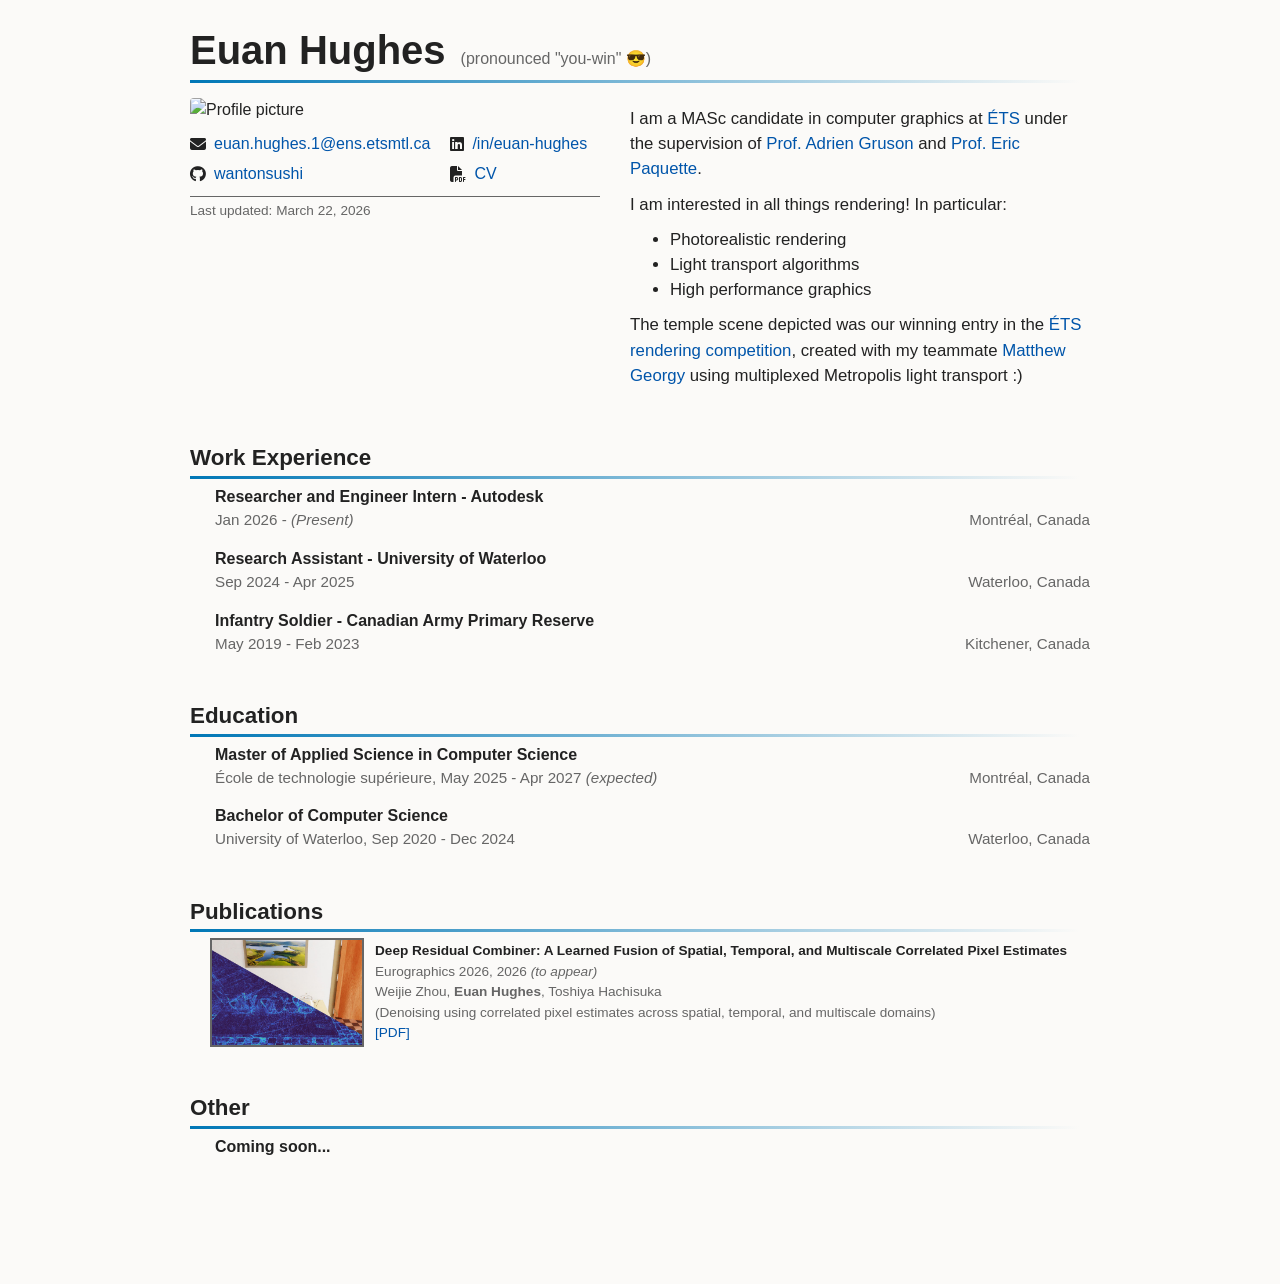
==== index.html @ c09fc8aa "Add favicon" ====
<!DOCTYPE html>
<html lang="en">
<head>
    <meta charset="UTF-8">
    <meta name="viewport" content="width=device-width, initial-scale=1.0">
    <title>Euan Hughes</title>
    <meta name="description" content="Euan Hughes — MASc candidate Computer Graphics. A rendering guy :)">
    <meta name="robots" content="index, follow">
    <link rel="canonical" href="https://wantonsushi.github.io/">
    <link rel="icon" type="image/png" href="assets/images/pfp.png">
    <link rel="apple-touch-icon" href="assets/images/pfp.png">
    <link rel="stylesheet" href="assets/fontawesome/css/all.min.css">
    <link rel="stylesheet" href="style.css">
    <script type="application/ld+json">
    {
        "@context": "https://schema.org",
        "@type": "Person",
        "name": "Euan Hughes",
        "url": "https://wantonsushi.github.io",
        "sameAs": [
            "https://github.com/wantonsushi",
            "https://www.linkedin.com/in/euan-hughes"
        ]
    }
    </script>
</head>
<body>
<div class="container">

    <!-- ================================================================================================ -->
    <!-- Header -->
    <!-- ================================================================================================ -->
    <div class="header">
        <div class="name">Euan Hughes</div>
        <div class="pronunciation">(pronounced "you-win" 😎)</div>
    </div>

    <!-- ================================================================================================ -->
    <!-- Intro -->
    <!-- ================================================================================================ -->
    <div class="intro-wrapper">
        <div class="intro">
            <div class="intro-left">
                <img src="assets/images/rendering_competition.png" alt="Profile picture" class="profile-pic">
                <div class="contact-grid">
                    <div class="contact-item">
                        <i class="fa-solid fa-envelope"></i>
                        <a href="mailto:euan.hughes.1@ens.etsmtl.ca" target="_blank" rel="noopener noreferrer">euan.hughes.1@ens.etsmtl.ca</a>
                    </div>
                    <div class="contact-item">
                        <i class="fa-brands fa-linkedin"></i>
                        <a href="https://linkedin.com/in/euan-hughes" target="_blank" rel="noopener noreferrer">/in/euan-hughes</a>
                    </div>
                    <div class="contact-item">
                        <i class="fa-brands fa-github"></i>
                        <a href="https://github.com/wantonsushi" target="_blank" rel="noopener noreferrer">wantonsushi</a>
                    </div>
                    <div class="contact-item">
                        <i class="fa-solid fa-file-pdf"></i>
                        <a href="assets/CV.pdf" target="_blank" rel="noopener noreferrer">CV</a>
                    </div>
                </div>
                <div class="contact-divider"></div>
                <div class="last-updated">Last updated: March 22, 2026</div>
            </div>

            <div class="bio">
                <p>I am a MASc candidate in computer graphics at <a href="https://www.etsmtl.ca/" target="_blank" rel="noopener noreferrer">ÉTS</a> under the supervision of <a href="https://profs.etsmtl.ca/agruson/" target="_blank" rel="noopener noreferrer">Prof. Adrien Gruson</a> and <a href="https://profs.etsmtl.ca/epaquette/index_english.html" target="_blank" rel="noopener noreferrer">Prof. Eric Paquette</a>.</p>
                <p>I am interested in all things rendering! In particular:</p>
                <ul>
                    <li>Photorealistic rendering</li>
                    <li>Light transport algorithms</li>
                    <li>High performance graphics</li>
                </ul>
                <p>The temple scene depicted was our winning entry in the <a href="https://profs.etsmtl.ca/agruson/competition/2025/" target="_blank" rel="noopener noreferrer">ÉTS rendering competition</a>, created with my teammate <a href="https://www.linkedin.com/in/mgeorgy61/" target="_blank" rel="noopener noreferrer">Matthew Georgy</a> using multiplexed Metropolis light transport :)</p>
            </div>
        </div>
    </div>

    <!-- ================================================================================================ -->
    <!-- Work Experience -->
    <!-- ================================================================================================ -->
    <section>
        <h2>Work Experience</h2>
        <div class="item">
            <div class="item-title">Researcher and Engineer Intern - Autodesk</div>
            <div class="item-meta"><span class="item-dates">Jan 2026 - <em>(Present)</em></span><span class="item-location">Montréal, Canada</span></div>
        </div>
        <div class="item">
            <div class="item-title">Research Assistant - University of Waterloo</div>
            <div class="item-meta"><span class="item-dates">Sep 2024 - Apr 2025</span><span class="item-location">Waterloo, Canada</span></div>
        </div>
        <div class="item">
            <div class="item-title">Infantry Soldier - Canadian Army Primary Reserve</div>
            <div class="item-meta"><span class="item-dates">May 2019 - Feb 2023</span><span class="item-location">Kitchener, Canada</span></div>
        </div>
    </section>

    <!-- ================================================================================================ -->
    <!-- Education -->
    <!-- ================================================================================================ -->
    <section>
        <h2>Education</h2>
        <div class="item education-item">
            <div class="item-title">Master of Applied Science in Computer Science</div>
            <div class="item-meta"><span class="item-dates">École de technologie supérieure, May 2025 - Apr 2027 <em>(expected)</em></span><span class="item-location">Montréal, Canada</span></div>
        </div>
        <div class="item education-item">
            <div class="item-title">Bachelor of Computer Science</div>
            <div class="item-meta"><span class="item-dates">University of Waterloo, Sep 2020 - Dec 2024</span><span class="item-location">Waterloo, Canada</span></div>
         </div>
    </section>

    <!-- ================================================================================================ -->
    <!-- Very awesome papers -->
    <!-- ================================================================================================ -->
    <section>
        <h2>Publications</h2>
        <div class="pub">
            <img src="assets/publications/drc/drc_teaser.png">
            <div>
                <div class="pub-title">Deep Residual Combiner: A Learned Fusion of Spatial, Temporal, and Multiscale Correlated Pixel Estimates</div>
                <div class="pub-meta">Eurographics 2026, 2026 <em>(to appear)</em><br>Weijie Zhou, <strong>Euan Hughes</strong>, Toshiya Hachisuka</div>
                <div class="pub-desc">(Denoising using correlated pixel estimates across spatial, temporal, and multiscale domains)</div>
                <div class="pub-links"><a href="assets/publications/drc/DRC.pdf" target="_blank" rel="noopener noreferrer">[PDF]</a></div>
            </div>
        </div>

        <!-- Future... hopefully -->

        <!--
        <div class="pub">
            <img src="assets/publications/...">
            <div>
                <div class="pub-title">NAME</div>
                <div class="pub-meta">VENUE<br>AUTHORS</div>
                <div class="pub-desc">(placeholder description)</div>
                <div class="pub-links"><a href="#">[PDF]</a> · <a href="#">[Code]</a></div>
            </div>
        </div>
        -->
    </section>

    <!-- ================================================================================================ -->
    <!-- Other BS -->
    <!-- ================================================================================================ -->
    <section>
        <h2>Other</h2>

        <div class="other-group">
            <div class="other-label">Coming soon...</div>
        </div>

        <!-- Future... maybe -->

        <!--
        <div class="other-group">
            <div class="other-label">Services</div>
            ...
        </div>

        <div class="other-group">
            <div class="other-label">Teaching</div>
            ...
        </div>
        -->
    </section>

</div>
</body>
</html>
---- assets/fontawesome/css/all.min.css ----
/* Font Awesome 6.6.0 - subset: envelope, file-pdf, linkedin, github */

@font-face {
  font-family: "Font Awesome 6 Free";
  font-style: normal;
  font-weight: 900;
  font-display: swap;
  src: url("../webfonts/fa-solid-900.woff2") format("woff2"),
       url("../webfonts/fa-solid-900.ttf") format("truetype");
}

@font-face {
  font-family: "Font Awesome 6 Brands";
  font-style: normal;
  font-weight: 400;
  font-display: swap;
  src: url("../webfonts/fa-brands-400.woff2") format("woff2"),
       url("../webfonts/fa-brands-400.ttf") format("truetype");
}

.fa-solid, .fa-brands {
  -moz-osx-font-smoothing: grayscale;
  -webkit-font-smoothing: antialiased;
  display: inline-block;
  font-style: normal;
  font-variant: normal;
  line-height: 1;
  text-rendering: auto;
}

.fa-solid {
  font-family: "Font Awesome 6 Free";
  font-weight: 900;
}

.fa-brands {
  font-family: "Font Awesome 6 Brands";
  font-weight: 400;
}

.fa-envelope::before { content: "\f0e0"; }
.fa-file-pdf::before { content: "\f1c1"; }
.fa-linkedin::before { content: "\f08c"; }
.fa-github::before { content: "\f09b"; }
---- style.css ----
:root {
    --max-width: 900px;
    --text-color: #222;
    --muted-color: #666;
    --accent-color: #0077b6;
    --link-color: #0055aa;
    --section-line-height: 3px;
}

body {
    margin: 0;
    padding: 0;
    font-family: -apple-system, BlinkMacSystemFont, "Segoe UI", Roboto, Helvetica, Arial, sans-serif;
    color: var(--text-color);
    background: #fbfaf8;
    line-height: 1.5;
}

a { color: var(--link-color); text-decoration: none; }
a:hover { text-decoration: underline; }

.container {
    max-width: var(--max-width);
    margin: 20px auto;
    padding: 0 20px 80px;
}

/* Header */
.header { display: flex; align-items: baseline; gap: 15px; }
.name { font-size: 2.5rem; font-weight: 600; }
.pronunciation { font-size: 1rem; color: var(--muted-color); }

/* Intro */
.intro {
    display: grid;
    grid-template-columns: 410px 1fr;
    gap: 30px;
    margin-bottom: 25px;
    align-items: start;
}

.intro-left { display: flex; flex-direction: column; }

.intro-wrapper::before,
section h2::after {
    content: '';
    display: block;
    height: var(--section-line-height);
    background: linear-gradient(to right, var(--accent-color), #fbfaf8);
}

.intro-wrapper::before { width: 890px; margin-bottom: 15px; }

.profile-pic { width: 100%; border-radius: 4px; display: block; }

.contact-grid {
    display: grid;
    grid-template-columns: 1fr 1fr;
    gap: 6px 20px;
    margin-top: 10px;
}

.contact-item { display: flex; align-items: center; gap: 8px; }
.contact-item i { font-size: 16px; color: var(--text-color); }

.contact-divider {
    height: 1.25px;
    background-color: var(--muted-color);
    margin: 10px 0 4px;
}

.last-updated { font-size: 0.85rem; color: var(--muted-color); }

.bio { font-size: 1.05rem; padding-top: 8px; }
.bio p, .bio ul { margin: 0 0 10px; }

/* Sections */
section { margin-bottom: 25px; }

section h2 {
    font-size: 1.4rem;
    font-weight: 600;
    margin-bottom: 10px;
    display: inline-block;
    position: relative;
    white-space: nowrap;
}

section h2::after {
    position: absolute;
    left: 0;
    bottom: -4px;
    z-index: -1;
    width: 890px;
}

/* Publications */
.pub {
    display: grid;
    grid-template-columns: 160px 1fr;
    gap: 5px;
    padding-left: 20px;
}

.pub img {
    width: 150px;
    height: 105px;
    object-fit: cover;
    border: 2px solid var(--muted-color);
}

.pub-title { font-weight: 600; font-size: 0.85rem; margin-top: 3px; }
.pub-meta, .pub-links, .pub-desc { font-size: 0.85rem; color: var(--muted-color); }

/* Items */
.item { margin-bottom: 15px; margin-left: 25px; }
.item-title { font-weight: 600; }

.item-meta {
    display: flex;
    justify-content: space-between;
    font-size: 0.95rem;
    color: var(--muted-color);
}

.item-location, .item-dates { white-space: nowrap; }

/* Other */
.other-group { margin-left: 25px; margin-bottom: 15px; }
.other-label { font-size: 1rem; font-weight: 600; margin-bottom: 6px; }

/* Mobile */
@media (max-width: 800px) {
    .header { flex-wrap: wrap; gap: 0; }
    .pronunciation { margin-bottom: 15px; }
    .intro { grid-template-columns: 1fr; }
    .pub { grid-template-columns: 1fr; }
    .pub img { display: block; margin: 0 auto; }

    section h2::after,
    .intro-wrapper::before { width: 90vw; }

    .item-meta {
        flex-direction: column;
        align-items: flex-start;
        gap: 2px;
    }

    .item-location, .item-dates { white-space: normal; }
}
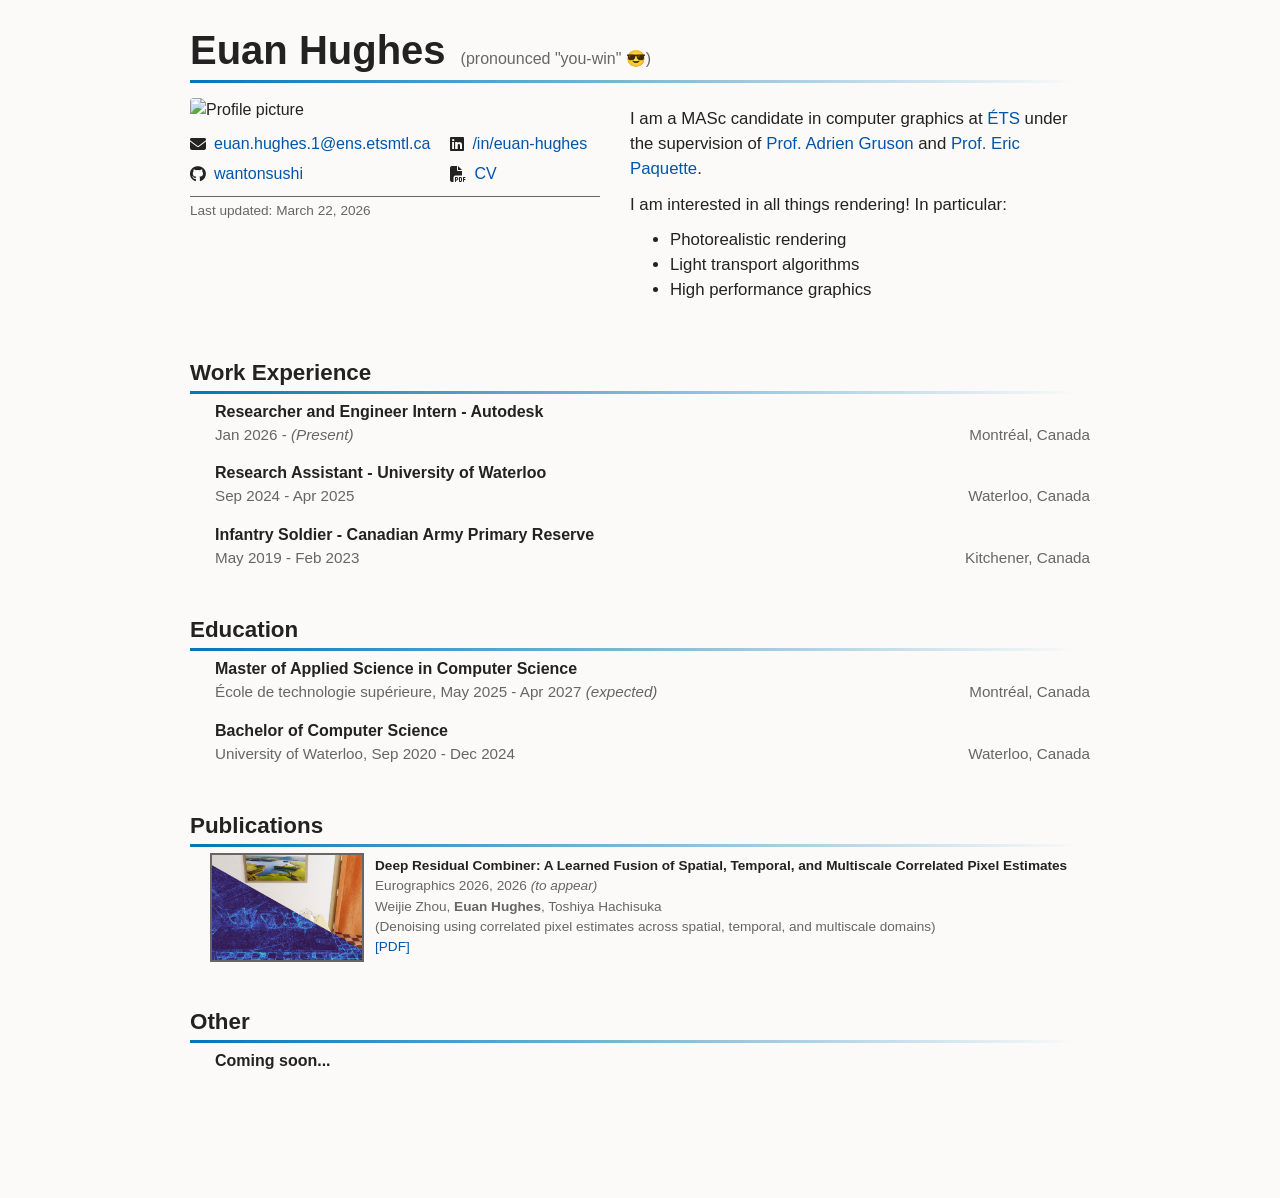
==== commit 51d95889: "shorten bio" ====
--- a/index.html
+++ b/index.html
@@ -72,7 +72,6 @@
                     <li>Light transport algorithms</li>
                     <li>High performance graphics</li>
                 </ul>
-                <p>The temple scene depicted was our winning entry in the <a href="https://profs.etsmtl.ca/agruson/competition/2025/" target="_blank" rel="noopener noreferrer">ÉTS rendering competition</a>, created with my teammate <a href="https://www.linkedin.com/in/mgeorgy61/" target="_blank" rel="noopener noreferrer">Matthew Georgy</a> using multiplexed Metropolis light transport :)</p>
             </div>
         </div>
     </div>
--- a/style.css
+++ b/style.css
@@ -49,7 +49,7 @@
     background: linear-gradient(to right, var(--accent-color), #fbfaf8);
 }
 
-.intro-wrapper::before { width: 890px; margin-bottom: 15px; }
+.intro-wrapper::before { width: min(890px, 100%); margin-bottom: 15px; }
 
 .profile-pic { width: 100%; border-radius: 4px; display: block; }
 
@@ -91,7 +91,7 @@
     left: 0;
     bottom: -4px;
     z-index: -1;
-    width: 890px;
+    width: min(890px, calc(100vw - 40px));
 }
 
 /* Publications */
@@ -138,7 +138,7 @@
     .pub img { display: block; margin: 0 auto; }
 
     section h2::after,
-    .intro-wrapper::before { width: 90vw; }
+    .intro-wrapper::before { width: calc(100vw - 40px); }
 
     .item-meta {
         flex-direction: column;
@@ -147,4 +147,10 @@
     }
 
     .item-location, .item-dates { white-space: normal; }
+
+    .profile-pic { max-width: 480px; margin: 0 auto; }
 }
+
+@media (max-width: 440px) {
+    .contact-item { word-break: break-all; }
+}
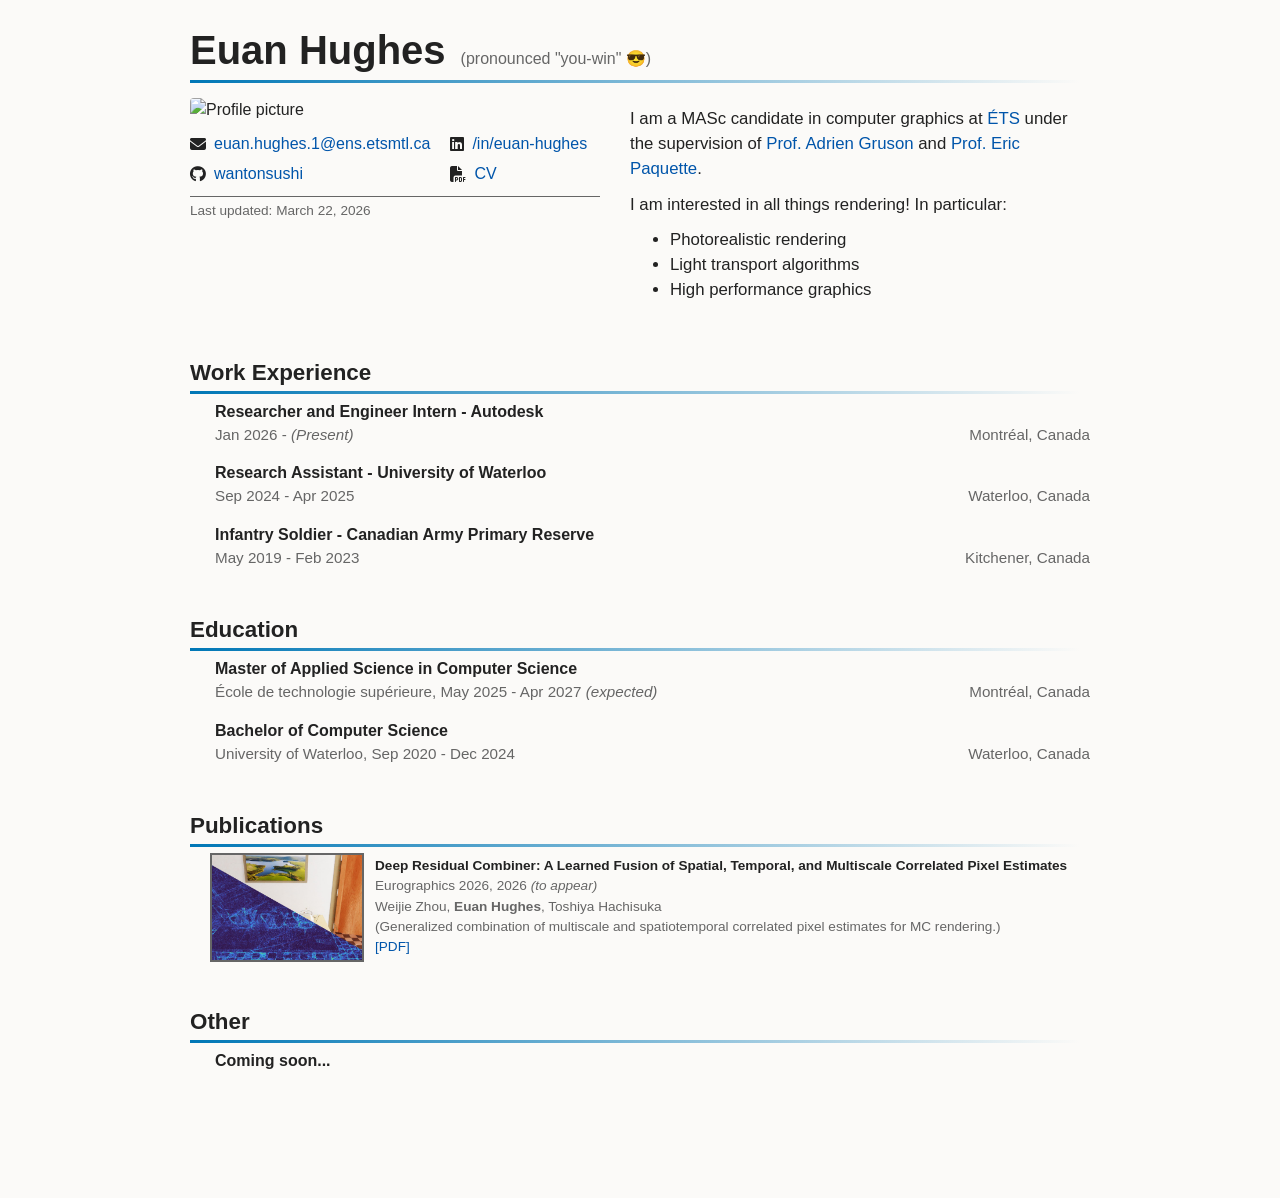
==== commit d185fac8: "Update paper description" ====
--- a/index.html
+++ b/index.html
@@ -57,7 +57,7 @@
                     </div>
                     <div class="contact-item">
                         <i class="fa-solid fa-file-pdf"></i>
-                        <a href="assets/CV.pdf" target="_blank" rel="noopener noreferrer">CV</a>
+                        <a href="assets/my_CV.pdf" target="_blank" rel="noopener noreferrer">CV</a>
                     </div>
                 </div>
                 <div class="contact-divider"></div>
@@ -120,7 +120,7 @@
             <div>
                 <div class="pub-title">Deep Residual Combiner: A Learned Fusion of Spatial, Temporal, and Multiscale Correlated Pixel Estimates</div>
                 <div class="pub-meta">Eurographics 2026, 2026 <em>(to appear)</em><br>Weijie Zhou, <strong>Euan Hughes</strong>, Toshiya Hachisuka</div>
-                <div class="pub-desc">(Denoising using correlated pixel estimates across spatial, temporal, and multiscale domains)</div>
+                <div class="pub-desc">(Generalized combination of multiscale and spatiotemporal correlated pixel estimates for MC rendering.)</div>
                 <div class="pub-links"><a href="assets/publications/drc/DRC.pdf" target="_blank" rel="noopener noreferrer">[PDF]</a></div>
             </div>
         </div>
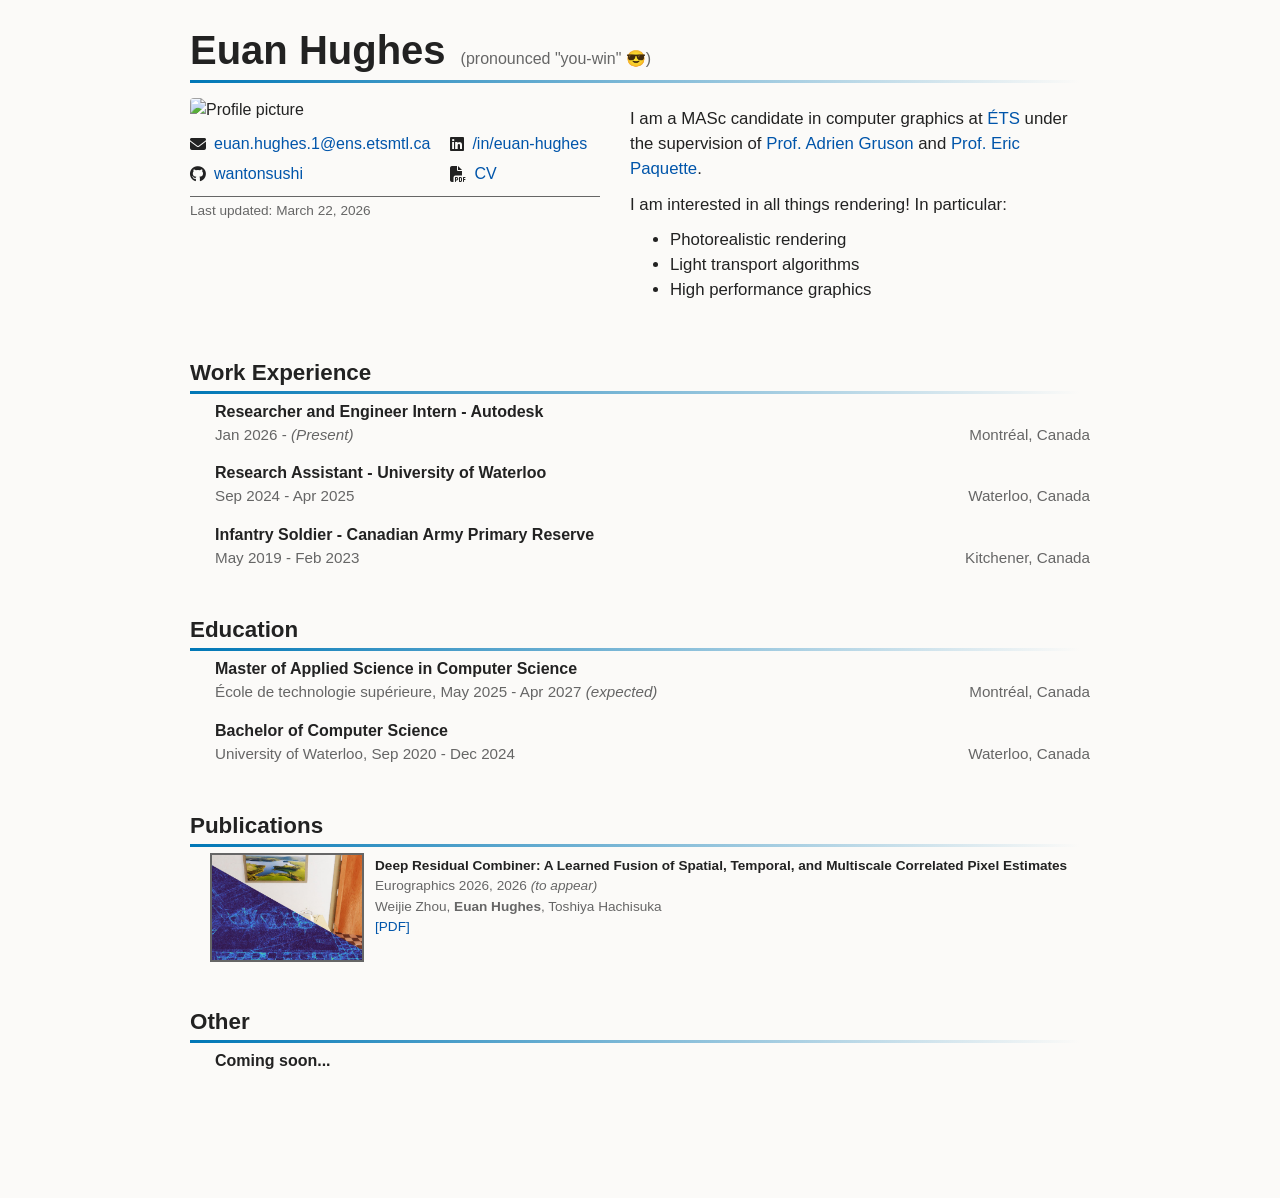
==== commit aaa08b6f: "rm desc" ====
--- a/index.html
+++ b/index.html
@@ -120,7 +120,6 @@
             <div>
                 <div class="pub-title">Deep Residual Combiner: A Learned Fusion of Spatial, Temporal, and Multiscale Correlated Pixel Estimates</div>
                 <div class="pub-meta">Eurographics 2026, 2026 <em>(to appear)</em><br>Weijie Zhou, <strong>Euan Hughes</strong>, Toshiya Hachisuka</div>
-                <div class="pub-desc">(Generalized combination of multiscale and spatiotemporal correlated pixel estimates for MC rendering.)</div>
                 <div class="pub-links"><a href="assets/publications/drc/DRC.pdf" target="_blank" rel="noopener noreferrer">[PDF]</a></div>
             </div>
         </div>
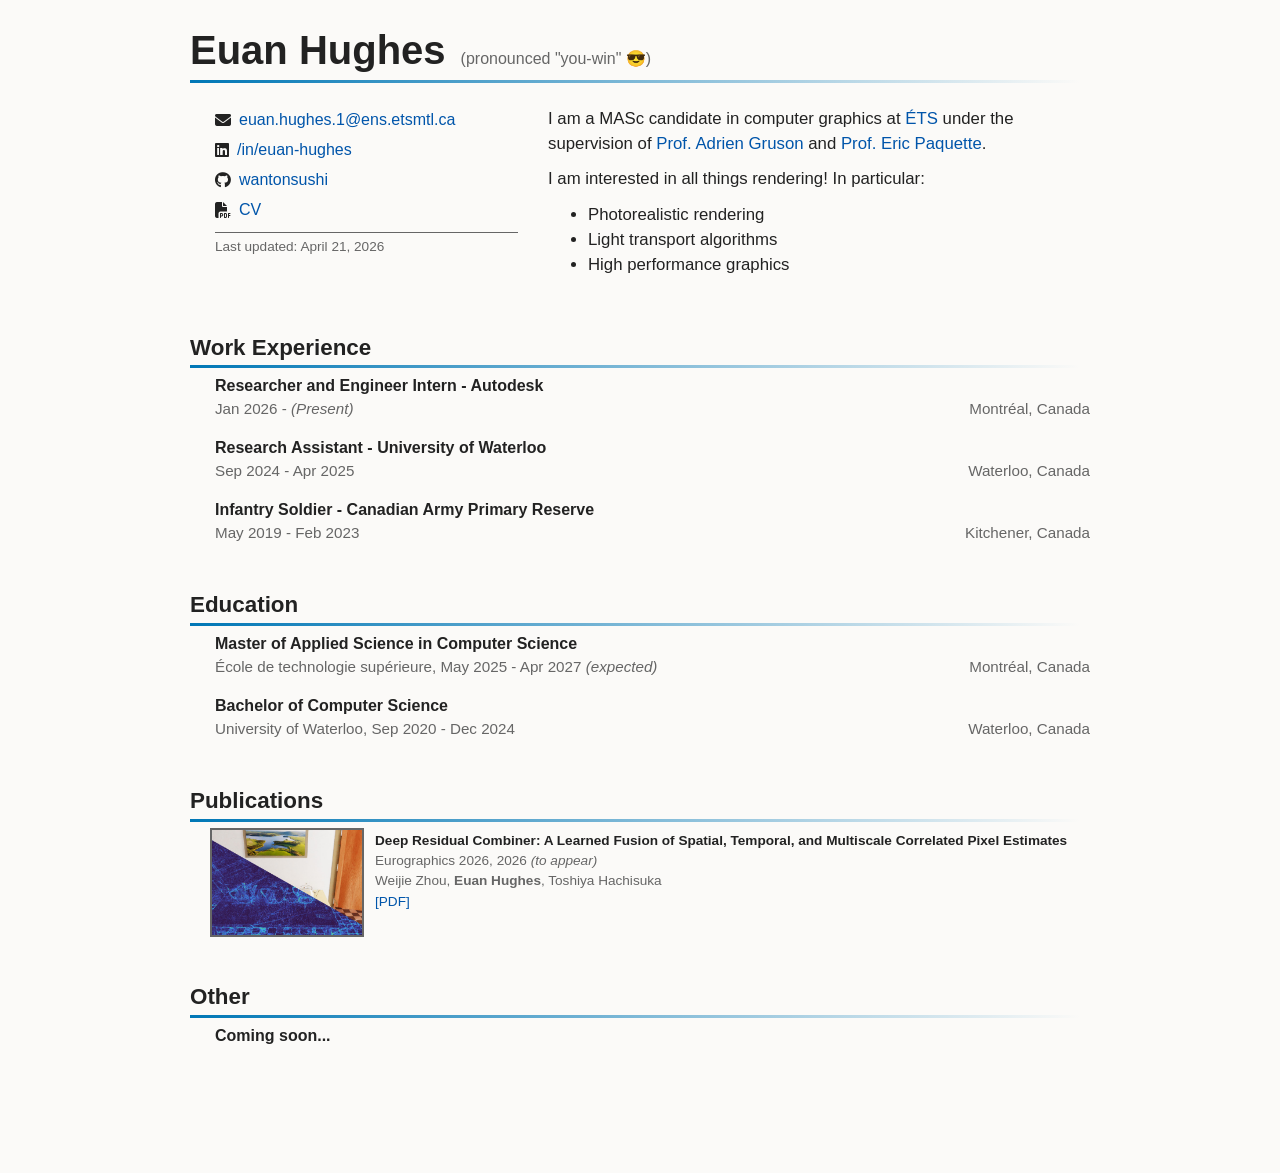
==== commit d8f8cafd: "lighten website" ====
--- a/index.html
+++ b/index.html
@@ -41,7 +41,6 @@
     <div class="intro-wrapper">
         <div class="intro">
             <div class="intro-left">
-                <img src="assets/images/rendering_competition.png" alt="Profile picture" class="profile-pic">
                 <div class="contact-grid">
                     <div class="contact-item">
                         <i class="fa-solid fa-envelope"></i>
@@ -61,7 +60,7 @@
                     </div>
                 </div>
                 <div class="contact-divider"></div>
-                <div class="last-updated">Last updated: March 22, 2026</div>
+                <div class="last-updated">Last updated: April 21, 2026</div>
             </div>
 
             <div class="bio">
--- a/assets/fontawesome/css/all.min.css
+++ b/assets/fontawesome/css/all.min.css
@@ -1,5 +1,3 @@
-/* Font Awesome 6.6.0 - subset: envelope, file-pdf, linkedin, github */
-
 @font-face {
   font-family: "Font Awesome 6 Free";
   font-style: normal;
--- a/style.css
+++ b/style.css
@@ -33,13 +33,13 @@
 /* Intro */
 .intro {
     display: grid;
-    grid-template-columns: 410px 1fr;
+    grid-template-columns: 328px 1fr;
     gap: 30px;
     margin-bottom: 25px;
     align-items: start;
 }
 
-.intro-left { display: flex; flex-direction: column; }
+.intro-left { display: flex; flex-direction: column; padding: 0 0 0 25px; }
 
 .intro-wrapper::before,
 section h2::after {
@@ -51,11 +51,9 @@
 
 .intro-wrapper::before { width: min(890px, 100%); margin-bottom: 15px; }
 
-.profile-pic { width: 100%; border-radius: 4px; display: block; }
-
 .contact-grid {
     display: grid;
-    grid-template-columns: 1fr 1fr;
+    grid-template-columns: 1fr;
     gap: 6px 20px;
     margin-top: 10px;
 }
@@ -133,7 +131,8 @@
 @media (max-width: 800px) {
     .header { flex-wrap: wrap; gap: 0; }
     .pronunciation { margin-bottom: 15px; }
-    .intro { grid-template-columns: 1fr; }
+    .intro { grid-template-columns: 1fr; gap: 12px; }
+    .intro-left { padding: 0; }
     .pub { grid-template-columns: 1fr; }
     .pub img { display: block; margin: 0 auto; }
 
@@ -147,8 +146,6 @@
     }
 
     .item-location, .item-dates { white-space: normal; }
-
-    .profile-pic { max-width: 480px; margin: 0 auto; }
 }
 
 @media (max-width: 440px) {
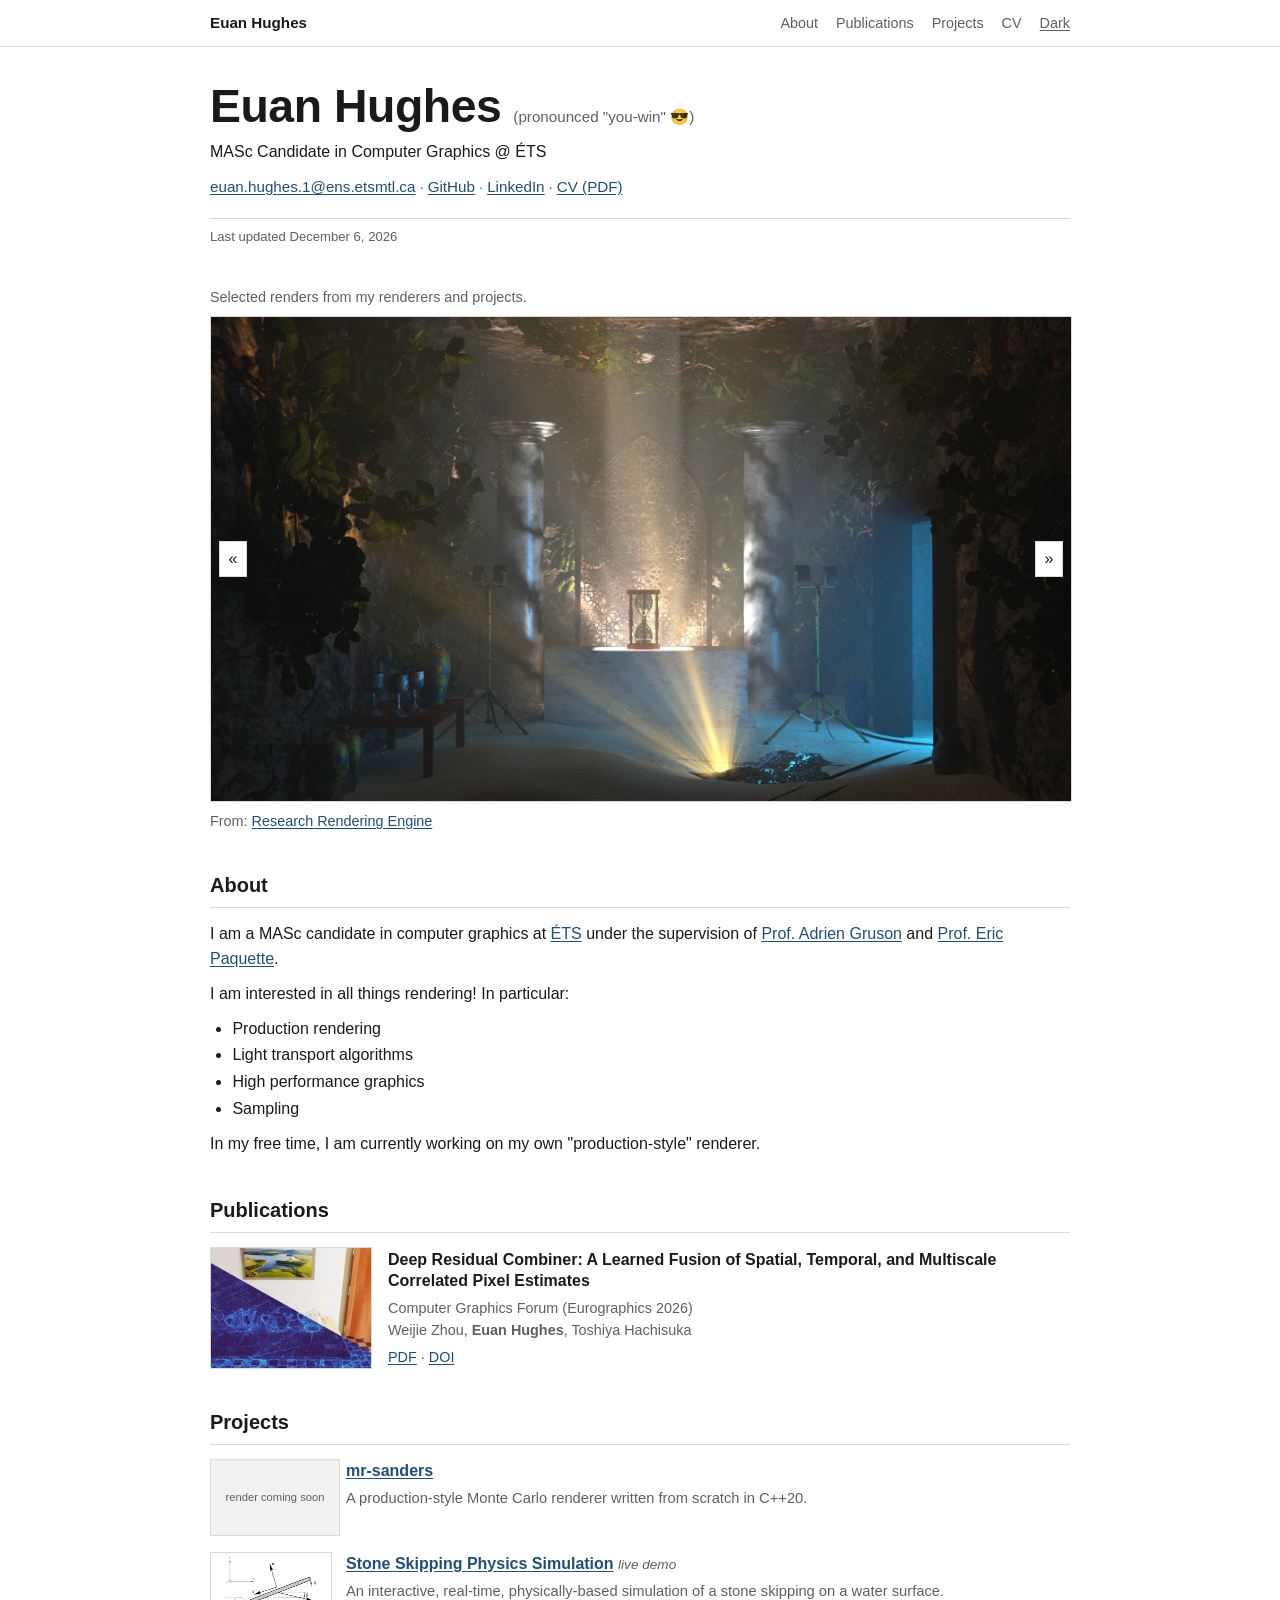
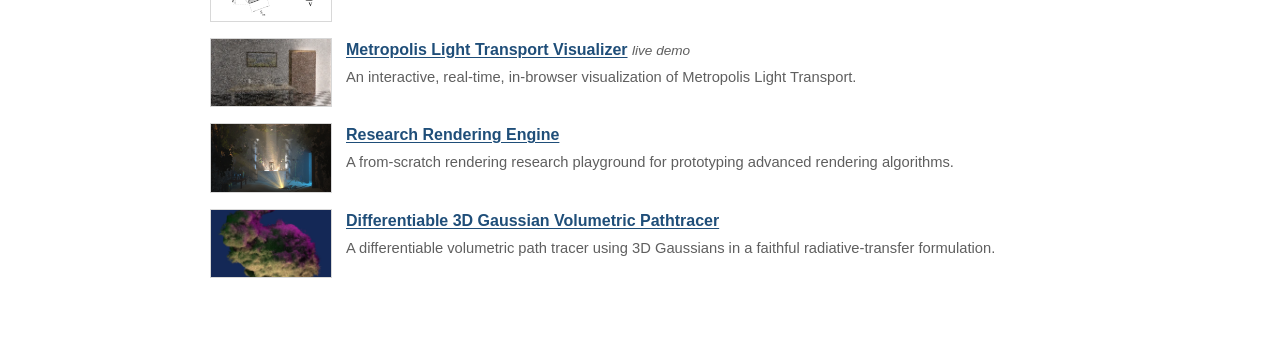
==== commit f70f2815: "Personal website" ====
--- a/index.html
+++ b/index.html
@@ -1,16 +1,26 @@
 <!DOCTYPE html>
-<html lang="en">
+<html lang="en" data-theme="dark">
 <head>
     <meta charset="UTF-8">
     <meta name="viewport" content="width=device-width, initial-scale=1.0">
     <title>Euan Hughes</title>
-    <meta name="description" content="Euan Hughes — MASc candidate Computer Graphics. A rendering guy :)">
+    <meta name="description" content="Euan Hughes - MASc candidate in computer graphics at ÉTS. A rendering person.">
     <meta name="robots" content="index, follow">
     <link rel="canonical" href="https://wantonsushi.github.io/">
-    <link rel="icon" type="image/png" href="assets/images/pfp.png">
-    <link rel="apple-touch-icon" href="assets/images/pfp.png">
-    <link rel="stylesheet" href="assets/fontawesome/css/all.min.css">
+    <link rel="icon" type="image/webp" href="assets/images/pfp.webp">
+    <link rel="apple-touch-icon" href="assets/images/pfp.webp">
+    <script>
+        (function () {
+            try {
+                var t = localStorage.getItem('theme');
+                if (t !== 'light' && t !== 'dark')
+                    t = matchMedia('(prefers-color-scheme: light)').matches ? 'light' : 'dark';
+                document.documentElement.setAttribute('data-theme', t);
+            } catch (e) {}
+        })();
+    </script>
     <link rel="stylesheet" href="style.css">
+    <script src="assets/nav.js"></script>
     <script type="application/ld+json">
     {
         "@context": "https://schema.org",
@@ -25,144 +35,157 @@
     </script>
 </head>
 <body>
+
+<site-nav></site-nav>
+
 <div class="container">
 
-    <!-- ================================================================================================ -->
-    <!-- Header -->
-    <!-- ================================================================================================ -->
-    <div class="header">
-        <div class="name">Euan Hughes</div>
-        <div class="pronunciation">(pronounced "you-win" 😎)</div>
-    </div>
+    <header class="header" id="top">
+        <div class="header-name">
+            <div class="name">Euan Hughes</div>
+            <div class="pronunciation">(pronounced "you-win" 😎)</div>
+        </div>
+        <p class="hero-tagline">MASc Candidate in Computer Graphics @ ÉTS</p>
 
-    <!-- ================================================================================================ -->
-    <!-- Intro -->
-    <!-- ================================================================================================ -->
-    <div class="intro-wrapper">
-        <div class="intro">
-            <div class="intro-left">
-                <div class="contact-grid">
-                    <div class="contact-item">
-                        <i class="fa-solid fa-envelope"></i>
-                        <a href="mailto:euan.hughes.1@ens.etsmtl.ca" target="_blank" rel="noopener noreferrer">euan.hughes.1@ens.etsmtl.ca</a>
-                    </div>
-                    <div class="contact-item">
-                        <i class="fa-brands fa-linkedin"></i>
-                        <a href="https://linkedin.com/in/euan-hughes" target="_blank" rel="noopener noreferrer">/in/euan-hughes</a>
-                    </div>
-                    <div class="contact-item">
-                        <i class="fa-brands fa-github"></i>
-                        <a href="https://github.com/wantonsushi" target="_blank" rel="noopener noreferrer">wantonsushi</a>
-                    </div>
-                    <div class="contact-item">
-                        <i class="fa-solid fa-file-pdf"></i>
-                        <a href="assets/my_CV.pdf" target="_blank" rel="noopener noreferrer">CV</a>
-                    </div>
-                </div>
-                <div class="contact-divider"></div>
-                <div class="last-updated">Last updated: April 21, 2026</div>
-            </div>
+        <p class="contact-row">
+            <a href="mailto:euan.hughes.1@ens.etsmtl.ca">euan.hughes.1@ens.etsmtl.ca</a><span class="sep">·</span><a href="https://github.com/wantonsushi" target="_blank" rel="noopener noreferrer">GitHub</a><span class="sep">·</span><a href="https://linkedin.com/in/euan-hughes" target="_blank" rel="noopener noreferrer">LinkedIn</a><span class="sep">·</span><a href="assets/my_CV.pdf" target="_blank" rel="noopener noreferrer">CV (PDF)</a>
+        </p>
 
-            <div class="bio">
-                <p>I am a MASc candidate in computer graphics at <a href="https://www.etsmtl.ca/" target="_blank" rel="noopener noreferrer">ÉTS</a> under the supervision of <a href="https://profs.etsmtl.ca/agruson/" target="_blank" rel="noopener noreferrer">Prof. Adrien Gruson</a> and <a href="https://profs.etsmtl.ca/epaquette/index_english.html" target="_blank" rel="noopener noreferrer">Prof. Eric Paquette</a>.</p>
-                <p>I am interested in all things rendering! In particular:</p>
-                <ul>
-                    <li>Photorealistic rendering</li>
-                    <li>Light transport algorithms</li>
-                    <li>High performance graphics</li>
-                </ul>
-            </div>
-        </div>
-    </div>
+        <!-- <p class="status-line"><strong>Applying to PhD programs and full-time roles starting May-September 2027.</strong></p> -->
+        <div class="hero-rule"></div>
+        <p class="last-updated">Last updated <span id="last-updated"></span></p>
+    </header>
 
-    <!-- ================================================================================================ -->
-    <!-- Work Experience -->
-    <!-- ================================================================================================ -->
-    <section>
-        <h2>Work Experience</h2>
-        <div class="item">
-            <div class="item-title">Researcher and Engineer Intern - Autodesk</div>
-            <div class="item-meta"><span class="item-dates">Jan 2026 - <em>(Present)</em></span><span class="item-location">Montréal, Canada</span></div>
-        </div>
-        <div class="item">
-            <div class="item-title">Research Assistant - University of Waterloo</div>
-            <div class="item-meta"><span class="item-dates">Sep 2024 - Apr 2025</span><span class="item-location">Waterloo, Canada</span></div>
-        </div>
-        <div class="item">
-            <div class="item-title">Infantry Soldier - Canadian Army Primary Reserve</div>
-            <div class="item-meta"><span class="item-dates">May 2019 - Feb 2023</span><span class="item-location">Kitchener, Canada</span></div>
+    <section id="gallery">
+        <p class="gal-caption">Selected renders from my renderers and projects.</p>
+        <figure class="gal" aria-label="Selected renders">
+            <ul class="gal-track">
+                <li class="gal-slide is-active" data-engine="Research Rendering Engine" data-href="projects/rendering-engine/"><img src="projects/rendering-engine/renders/final.webp" width="1920" height="1080" loading="eager" fetchpriority="high" decoding="async"></li>
+                <li class="gal-slide" aria-hidden="true" data-engine="Research Rendering Engine" data-href="projects/rendering-engine/"><img src="projects/rendering-engine/renders/wallpaper.webp" width="1920" height="800" loading="lazy" decoding="async"></li>
+                <li class="gal-slide" aria-hidden="true" data-engine="Differentiable 3D Gaussian Volumetric Pathtracer" data-href="projects/gaussian-pathtracer/"><img src="projects/gaussian-pathtracer/renders/g40k_hero.webp" width="1536" height="1024" loading="lazy" decoding="async"></li>
+                <li class="gal-slide" aria-hidden="true" data-engine="Stone Skipping Physics Simulation" data-href="projects/stone-skipping/"><img src="projects/stone-skipping/renders/skip.webp" width="1420" height="890" loading="lazy" decoding="async"></li>
+                <li class="gal-slide" aria-hidden="true" data-engine="Metropolis Light Transport Visualizer" data-href="projects/metropolis-visualizer/"><img src="projects/metropolis-visualizer/renders/mlt-paths.webp" width="1270" height="910" loading="lazy" decoding="async"></li>
+            </ul>
+            <button class="gal-nav gal-prev" type="button" aria-label="Previous render">&laquo;</button>
+            <button class="gal-nav gal-next" type="button" aria-label="Next render">&raquo;</button>
+        </figure>
+        <p class="gal-from">From: <a class="gal-from-link" href="projects/rendering-engine/">Research Rendering Engine</a></p>
+    </section>
+
+    <section id="about">
+        <h2>About</h2>
+        <div class="bio">
+            <p>I am a MASc candidate in computer graphics at <a href="https://www.etsmtl.ca/" target="_blank" rel="noopener noreferrer">ÉTS</a> under the supervision of <a href="https://profs.etsmtl.ca/agruson/" target="_blank" rel="noopener noreferrer">Prof. Adrien Gruson</a> and <a href="https://profs.etsmtl.ca/epaquette/index_english.html" target="_blank" rel="noopener noreferrer">Prof. Eric Paquette</a>.</p>
+            <p>I am interested in all things rendering! In particular:</p>
+            <ul>
+                <li>Production rendering</li>
+                <li>Light transport algorithms</li>
+                <li>High performance graphics</li>
+                <li>Sampling</li>
+            </ul>
+            <p>In my free time, I am currently working on my own "production-style" renderer.</p>
         </div>
     </section>
 
-    <!-- ================================================================================================ -->
-    <!-- Education -->
-    <!-- ================================================================================================ -->
-    <section>
-        <h2>Education</h2>
-        <div class="item education-item">
-            <div class="item-title">Master of Applied Science in Computer Science</div>
-            <div class="item-meta"><span class="item-dates">École de technologie supérieure, May 2025 - Apr 2027 <em>(expected)</em></span><span class="item-location">Montréal, Canada</span></div>
+    <section id="publications">
+        <h2>Publications</h2>
+        <div class="pub">
+            <img src="assets/publications/drc/drc_teaser.webp" alt="Deep Residual Combiner teaser">
+            <div>
+                <div class="pub-title">Deep Residual Combiner: A Learned Fusion of Spatial, Temporal, and Multiscale Correlated Pixel Estimates</div>
+                <div class="pub-meta">Computer Graphics Forum (Eurographics 2026)<br>Weijie Zhou, <strong>Euan Hughes</strong>, Toshiya Hachisuka</div>
+                <div class="pub-links"><a href="assets/publications/drc/DRC.pdf" target="_blank" rel="noopener noreferrer">PDF</a> · <a href="https://doi.org/10.1111/cgf.70358" target="_blank" rel="noopener noreferrer">DOI</a></div>
+            </div>
         </div>
-        <div class="item education-item">
-            <div class="item-title">Bachelor of Computer Science</div>
-            <div class="item-meta"><span class="item-dates">University of Waterloo, Sep 2020 - Dec 2024</span><span class="item-location">Waterloo, Canada</span></div>
-         </div>
     </section>
 
-    <!-- ================================================================================================ -->
-    <!-- Very awesome papers -->
-    <!-- ================================================================================================ -->
-    <section>
-        <h2>Publications</h2>
-        <div class="pub">
-            <img src="assets/publications/drc/drc_teaser.png">
-            <div>
-                <div class="pub-title">Deep Residual Combiner: A Learned Fusion of Spatial, Temporal, and Multiscale Correlated Pixel Estimates</div>
-                <div class="pub-meta">Eurographics 2026, 2026 <em>(to appear)</em><br>Weijie Zhou, <strong>Euan Hughes</strong>, Toshiya Hachisuka</div>
-                <div class="pub-links"><a href="assets/publications/drc/DRC.pdf" target="_blank" rel="noopener noreferrer">[PDF]</a></div>
+    <section id="projects">
+        <h2>Projects</h2>
+        <div class="project-list">
+
+            <div class="project-row">
+                <div class="project-thumb-placeholder">render coming soon</div>
+                <div class="project-info">
+                    <div class="project-title"><a href="projects/mr-sanders/">mr-sanders</a></div>
+                    <p class="project-desc">A production-style Monte Carlo renderer written from scratch in C++20.</p>
+                </div>
             </div>
+
+            <div class="project-row">
+                <img class="project-thumb" src="projects/stone-skipping/preview.webp" alt="Stone skipping physics simulation" loading="lazy" decoding="async">
+                <div class="project-info">
+                    <div class="project-title"><a href="projects/stone-skipping/">Stone Skipping Physics Simulation</a> <span class="tag">live demo</span></div>
+                    <p class="project-desc">An interactive, real-time, physically-based simulation of a stone skipping on a water surface.</p>
+                </div>
+            </div>
+
+            <div class="project-row">
+                <img class="project-thumb" src="projects/metropolis-visualizer/scenes/thumbs/veach-ajar.webp" alt="Metropolis Light Transport visualizer" loading="lazy" decoding="async">
+                <div class="project-info">
+                    <div class="project-title"><a href="projects/metropolis-visualizer/">Metropolis Light Transport Visualizer</a> <span class="tag">live demo</span></div>
+                    <p class="project-desc">An interactive, real-time, in-browser visualization of Metropolis Light Transport.</p>
+                </div>
+            </div>
+
+            <div class="project-row">
+                <img class="project-thumb" src="projects/rendering-engine/renders/final.webp" alt="Competition-winning render" loading="lazy" decoding="async">
+                <div class="project-info">
+                    <div class="project-title"><a href="projects/rendering-engine/">Research Rendering Engine</a></div>
+                    <p class="project-desc">A from-scratch rendering research playground for prototyping advanced rendering algorithms.</p>
+                </div>
+            </div>
+
+            <div class="project-row">
+                <img class="project-thumb" src="projects/gaussian-pathtracer/renders/vdb.webp" alt="Differentiable 3D Gaussian volumetric pathtracer" loading="lazy" decoding="async">
+                <div class="project-info">
+                    <div class="project-title"><a href="projects/gaussian-pathtracer/">Differentiable 3D Gaussian Volumetric Pathtracer</a></div>
+                    <p class="project-desc">A differentiable volumetric path tracer using 3D Gaussians in a faithful radiative-transfer formulation.</p>
+                </div>
+            </div>
+
         </div>
-
-        <!-- Future... hopefully -->
-
-        <!--
-        <div class="pub">
-            <img src="assets/publications/...">
-            <div>
-                <div class="pub-title">NAME</div>
-                <div class="pub-meta">VENUE<br>AUTHORS</div>
-                <div class="pub-desc">(placeholder description)</div>
-                <div class="pub-links"><a href="#">[PDF]</a> · <a href="#">[Code]</a></div>
-            </div>
-        </div>
-        -->
-    </section>
-
-    <!-- ================================================================================================ -->
-    <!-- Other BS -->
-    <!-- ================================================================================================ -->
-    <section>
-        <h2>Other</h2>
-
-        <div class="other-group">
-            <div class="other-label">Coming soon...</div>
-        </div>
-
-        <!-- Future... maybe -->
-
-        <!--
-        <div class="other-group">
-            <div class="other-label">Services</div>
-            ...
-        </div>
-
-        <div class="other-group">
-            <div class="other-label">Teaching</div>
-            ...
-        </div>
-        -->
     </section>
 
 </div>
+
+<script>
+    (function () {
+        const gal = document.querySelector('.gal');
+        if (!gal) return;
+        const slides = [...gal.querySelectorAll('.gal-slide')];
+        const fromLink = document.querySelector('.gal-from-link');
+        const reduce = matchMedia('(prefers-reduced-motion: reduce)');
+        let i = 0, timer = null;
+
+        function caption(slide) {
+            if (!fromLink) return;
+            fromLink.textContent = slide.dataset.engine;
+            fromLink.setAttribute('href', slide.dataset.href);
+        }
+        function show(n) {
+            slides[i].classList.remove('is-active');
+            slides[i].setAttribute('aria-hidden', 'true');
+            i = (n + slides.length) % slides.length;
+            slides[i].classList.add('is-active');
+            slides[i].removeAttribute('aria-hidden');
+            caption(slides[i]);
+        }
+        function start() {
+            if (reduce.matches || timer || document.hidden) return;
+            timer = setInterval(() => show(i + 1), 5000);
+        }
+        function stop() { clearInterval(timer); timer = null; }
+        function step(d) { stop(); show(i + d); start(); }
+
+        gal.querySelector('.gal-prev').addEventListener('click', () => step(-1));
+        gal.querySelector('.gal-next').addEventListener('click', () => step(1));
+        document.addEventListener('visibilitychange', () => document.hidden ? stop() : start());
+        caption(slides[i]);
+        start();
+    })();
+
+    document.getElementById('last-updated').textContent =
+        new Date(document.lastModified).toLocaleDateString('en-US', { year: 'numeric', month: 'long', day: 'numeric' });
+</script>
 </body>
 </html>
--- a/style.css
+++ b/style.css
@@ -1,153 +1,266 @@
+/* Site-wide styles. Two themes, one accent colour, no decoration. */
+
 :root {
-    --max-width: 900px;
-    --text-color: #222;
-    --muted-color: #666;
-    --accent-color: #0077b6;
-    --link-color: #0055aa;
-    --section-line-height: 3px;
+    --max-width: 860px;
+    --nav-h: 46px;
+    --font-sans: -apple-system, BlinkMacSystemFont, "Segoe UI", Roboto, Helvetica, Arial, sans-serif;
+    --font-mono: ui-monospace, "DejaVu Sans Mono", Menlo, Consolas, monospace;
+}
+
+/* Dark (default) */
+:root, [data-theme="dark"] {
+    --bg-color: #131313;
+    --bg-elevated: #1c1c1c;
+    --text-color: #dcdcdc;
+    --muted-color: #8d8d8d;
+    --accent-color: #8fb6d9;
+    --link-color: #8fb6d9;
+    --border-color: #303030;
+    --surface-tint: #1c1c1c;
+    --gal-panel: #000;
+}
+
+/* Light */
+[data-theme="light"] {
+    --bg-color: #ffffff;
+    --bg-elevated: #f2f2f2;
+    --text-color: #1a1a1a;
+    --muted-color: #5f5f5f;
+    --accent-color: #1f4e79;
+    --link-color: #1f4e79;
+    --border-color: #d8d8d8;
+    --surface-tint: #f2f2f2;
+    --gal-panel: #f2f2f2;
 }
 
 body {
     margin: 0;
     padding: 0;
-    font-family: -apple-system, BlinkMacSystemFont, "Segoe UI", Roboto, Helvetica, Arial, sans-serif;
+    font-family: var(--font-sans);
+    font-size: 16px;
     color: var(--text-color);
-    background: #fbfaf8;
-    line-height: 1.5;
-}
-
-a { color: var(--link-color); text-decoration: none; }
-a:hover { text-decoration: underline; }
-
+    background: var(--bg-color);
+    line-height: 1.55;
+}
+
+a { color: var(--link-color); text-decoration: underline; text-underline-offset: 2px; }
+a:hover { text-decoration: none; }
+
+/* Nav */
+.nav {
+    position: sticky;
+    top: 0;
+    z-index: 50;
+    background: var(--bg-color);
+    border-bottom: 1px solid var(--border-color);
+}
+.nav-inner {
+    max-width: var(--max-width);
+    margin: 0 auto;
+    min-height: var(--nav-h);
+    padding: 0 20px;
+    display: flex;
+    align-items: center;
+    justify-content: space-between;
+    flex-wrap: wrap;
+    gap: 4px 24px;
+    font-size: 0.9rem;
+}
+.nav a { text-decoration: none; }
+.nav a:hover { text-decoration: underline; }
+.nav-name { font-size: 0.95rem; color: var(--text-color); font-weight: 600; }
+.nav-links { display: flex; align-items: center; gap: 18px; }
+.nav-links a { color: var(--muted-color); }
+.nav-links a:hover { color: var(--text-color); }
+
+.theme-toggle {
+    padding: 0;
+    border: none;
+    background: none;
+    font: inherit;
+    color: var(--muted-color);
+    cursor: pointer;
+    text-decoration: underline;
+    text-underline-offset: 2px;
+}
+.theme-toggle:hover { color: var(--text-color); }
+/* The toggle names the mode it switches TO. */
+.theme-toggle .tt-dark { display: none; }
+[data-theme="light"] .theme-toggle .tt-dark { display: inline; }
+[data-theme="light"] .theme-toggle .tt-light { display: none; }
+
+/* Page */
 .container {
     max-width: var(--max-width);
-    margin: 20px auto;
+    margin: 0 auto;
     padding: 0 20px 80px;
 }
+.container > section { margin-top: 38px; }
+:where(#about, #gallery, #projects, #publications) { scroll-margin-top: 56px; }
+#top { scroll-margin-top: 200px; }
+
+section h2 {
+    font-size: 1.25rem;
+    font-weight: 600;
+    margin: 0 0 14px;
+    padding-bottom: 6px;
+    border-bottom: 1px solid var(--border-color);
+}
 
 /* Header */
-.header { display: flex; align-items: baseline; gap: 15px; }
-.name { font-size: 2.5rem; font-weight: 600; }
-.pronunciation { font-size: 1rem; color: var(--muted-color); }
-
-/* Intro */
-.intro {
-    display: grid;
-    grid-template-columns: 328px 1fr;
-    gap: 30px;
-    margin-bottom: 25px;
-    align-items: start;
-}
-
-.intro-left { display: flex; flex-direction: column; padding: 0 0 0 25px; }
-
-.intro-wrapper::before,
-section h2::after {
-    content: '';
+.header { padding: 34px 0 0; }
+.header-name { display: flex; align-items: baseline; gap: 12px; flex-wrap: wrap; }
+.name {
+    font-size: clamp(2.1rem, 5.5vw, 2.9rem);
+    font-weight: 600;
+    letter-spacing: -0.01em;
+    line-height: 1.1;
+}
+.pronunciation { font-size: 0.95rem; color: var(--muted-color); }
+
+.hero-tagline { margin: 8px 0 0; }
+
+.contact-row { margin: 10px 0 0; color: var(--muted-color); font-size: 0.95rem; }
+.contact-row .sep { padding: 0 4px; }
+
+.status-line { margin-top: 10px; color: var(--muted-color); max-width: 75ch; }
+.status-line strong { color: var(--text-color); font-weight: 600; }
+
+.hero-rule { height: 1px; margin-top: 20px; background: var(--border-color); }
+.last-updated { margin-top: 8px; font-size: 0.82rem; color: var(--muted-color); }
+
+/* About */
+.bio p, .bio ul { margin: 0 0 10px; }
+.bio ul { padding-left: 1.4em; }
+.bio li { margin: 2px 0; }
+
+/* Render carousel */
+.gal-caption { color: var(--muted-color); font-size: 0.9rem; margin: 0 0 8px; }
+.gal {
+    position: relative;
+    width: 100%;
+    aspect-ratio: 16 / 9;
+    overflow: hidden;
+    border: 1px solid var(--border-color);
+    background: var(--gal-panel);
+    margin: 0;
+}
+.gal-track { list-style: none; margin: 0; padding: 0; }
+.gal-slide {
+    position: absolute;
+    inset: 0;
+    margin: 0;
+    opacity: 0;
+    transition: opacity 0.5s linear;
+}
+.gal-slide.is-active { opacity: 1; z-index: 1; }
+.gal-slide img {
+    width: 100%;
+    height: 100%;
+    object-fit: cover;
+    object-position: center;
     display: block;
-    height: var(--section-line-height);
-    background: linear-gradient(to right, var(--accent-color), #fbfaf8);
-}
-
-.intro-wrapper::before { width: min(890px, 100%); margin-bottom: 15px; }
-
-.contact-grid {
-    display: grid;
-    grid-template-columns: 1fr;
-    gap: 6px 20px;
-    margin-top: 10px;
-}
-
-.contact-item { display: flex; align-items: center; gap: 8px; }
-.contact-item i { font-size: 16px; color: var(--text-color); }
-
-.contact-divider {
-    height: 1.25px;
-    background-color: var(--muted-color);
-    margin: 10px 0 4px;
-}
-
-.last-updated { font-size: 0.85rem; color: var(--muted-color); }
-
-.bio { font-size: 1.05rem; padding-top: 8px; }
-.bio p, .bio ul { margin: 0 0 10px; }
-
-/* Sections */
-section { margin-bottom: 25px; }
-
-section h2 {
-    font-size: 1.4rem;
-    font-weight: 600;
-    margin-bottom: 10px;
-    display: inline-block;
-    position: relative;
-    white-space: nowrap;
-}
-
-section h2::after {
+    pointer-events: none;
+}
+
+.gal-nav {
     position: absolute;
-    left: 0;
-    bottom: -4px;
-    z-index: -1;
-    width: min(890px, calc(100vw - 40px));
-}
+    top: 50%;
+    transform: translateY(-50%);
+    z-index: 3;
+    width: 28px;
+    height: 36px;
+    display: flex;
+    align-items: center;
+    justify-content: center;
+    padding: 0;
+    border: 1px solid var(--border-color);
+    background: var(--bg-color);
+    color: var(--text-color);
+    font-size: 1rem;
+    line-height: 1;
+    cursor: pointer;
+}
+.gal-nav:hover { background: var(--bg-elevated); }
+.gal-prev { left: 8px; }
+.gal-next { right: 8px; }
+
+.gal-from { margin: 8px 0 0; font-size: 0.9rem; color: var(--muted-color); }
 
 /* Publications */
 .pub {
     display: grid;
     grid-template-columns: 160px 1fr;
-    gap: 5px;
-    padding-left: 20px;
-}
-
+    gap: 18px;
+    align-items: start;
+}
 .pub img {
-    width: 150px;
-    height: 105px;
+    width: 160px;
+    aspect-ratio: 4 / 3;
     object-fit: cover;
-    border: 2px solid var(--muted-color);
-}
-
-.pub-title { font-weight: 600; font-size: 0.85rem; margin-top: 3px; }
-.pub-meta, .pub-links, .pub-desc { font-size: 0.85rem; color: var(--muted-color); }
-
-/* Items */
-.item { margin-bottom: 15px; margin-left: 25px; }
-.item-title { font-weight: 600; }
-
-.item-meta {
+    border: 1px solid var(--border-color);
+}
+.pub-title { font-weight: 600; margin-top: 2px; line-height: 1.35; }
+.pub-meta, .pub-links { font-size: 0.9rem; color: var(--muted-color); margin-top: 5px; }
+
+/* Projects */
+.project-list { display: flex; flex-direction: column; gap: 16px; }
+.project-row {
+    display: grid;
+    grid-template-columns: 120px 1fr;
+    gap: 16px;
+    align-items: start;
+}
+.project-thumb {
+    width: 120px;
+    aspect-ratio: 16 / 9;
+    object-fit: cover;
+    border: 1px solid var(--border-color);
+}
+.project-thumb-placeholder {
+    width: 120px;
+    aspect-ratio: 16 / 9;
     display: flex;
-    justify-content: space-between;
-    font-size: 0.95rem;
+    align-items: center;
+    justify-content: center;
+    text-align: center;
+    border: 1px solid var(--border-color);
+    background: var(--surface-tint);
     color: var(--muted-color);
-}
-
-.item-location, .item-dates { white-space: nowrap; }
-
-/* Other */
-.other-group { margin-left: 25px; margin-bottom: 15px; }
-.other-label { font-size: 1rem; font-weight: 600; margin-bottom: 6px; }
-
-/* Mobile */
+    font-size: 0.7rem;
+    padding: 4px;
+}
+.project-info { min-width: 0; }
+.project-title { font-weight: 600; }
+.project-desc { color: var(--muted-color); font-size: 0.92rem; margin: 3px 0 0; }
+
+.tag { font-size: 0.85rem; font-weight: 400; font-style: italic; color: var(--muted-color); white-space: nowrap; }
+
+@media (prefers-reduced-motion: reduce) {
+    .gal-slide { transition: none; }
+}
+
 @media (max-width: 800px) {
-    .header { flex-wrap: wrap; gap: 0; }
-    .pronunciation { margin-bottom: 15px; }
-    .intro { grid-template-columns: 1fr; gap: 12px; }
-    .intro-left { padding: 0; }
     .pub { grid-template-columns: 1fr; }
-    .pub img { display: block; margin: 0 auto; }
-
-    section h2::after,
-    .intro-wrapper::before { width: calc(100vw - 40px); }
-
-    .item-meta {
-        flex-direction: column;
-        align-items: flex-start;
-        gap: 2px;
+    .pub img { display: block; }
+    .project-row { grid-template-columns: 96px 1fr; gap: 12px; }
+    .project-thumb, .project-thumb-placeholder { width: 96px; }
+}
+
+@media (max-width: 640px) {
+    :where(#about, #gallery, #projects, #publications) { scroll-margin-top: 96px; }
+
+    .header { padding-top: 18px; }
+    .hero-rule { margin-top: 14px; }
+    #gallery { margin-top: 20px; }
+    .gal { aspect-ratio: 3 / 2; }
+
+    .nav-inner {
+        flex-wrap: nowrap;
+        gap: 0 8px;
+        padding: 0 12px;
+        font-size: 0.8rem;
     }
-
-    .item-location, .item-dates { white-space: normal; }
-}
-
-@media (max-width: 440px) {
-    .contact-item { word-break: break-all; }
-}
+    .nav-links { gap: 10px; }
+    .nav-links a, .theme-toggle { white-space: nowrap; }
+}
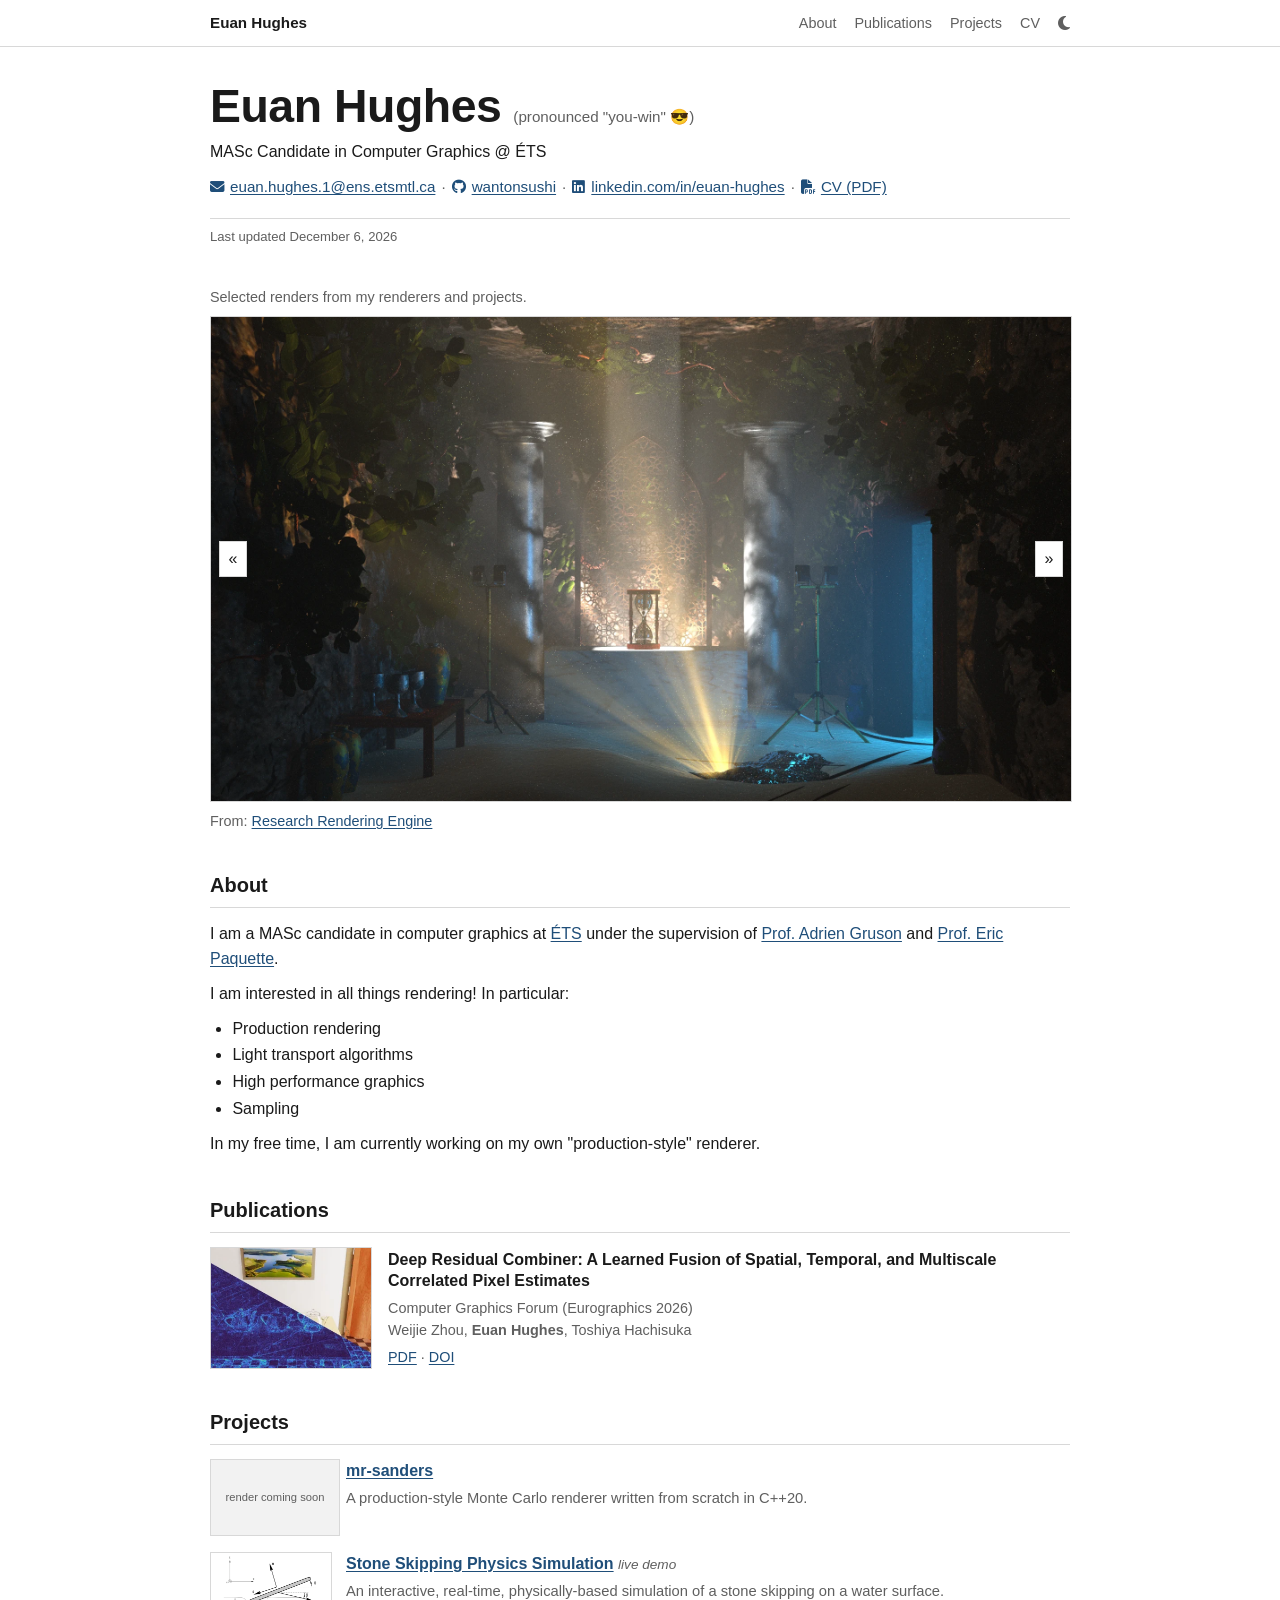
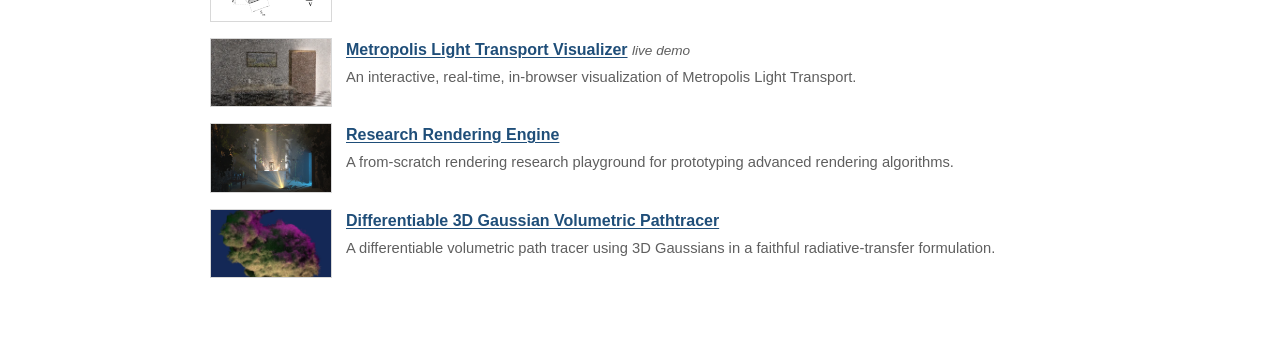
==== commit 2fe5ba48: "Add back icons" ====
--- a/index.html
+++ b/index.html
@@ -19,6 +19,7 @@
             } catch (e) {}
         })();
     </script>
+    <link rel="stylesheet" href="assets/fontawesome/css/all.min.css">
     <link rel="stylesheet" href="style.css">
     <script src="assets/nav.js"></script>
     <script type="application/ld+json">
@@ -48,7 +49,7 @@
         <p class="hero-tagline">MASc Candidate in Computer Graphics @ ÉTS</p>
 
         <p class="contact-row">
-            <a href="mailto:euan.hughes.1@ens.etsmtl.ca">euan.hughes.1@ens.etsmtl.ca</a><span class="sep">·</span><a href="https://github.com/wantonsushi" target="_blank" rel="noopener noreferrer">GitHub</a><span class="sep">·</span><a href="https://linkedin.com/in/euan-hughes" target="_blank" rel="noopener noreferrer">LinkedIn</a><span class="sep">·</span><a href="assets/my_CV.pdf" target="_blank" rel="noopener noreferrer">CV (PDF)</a>
+            <a href="mailto:euan.hughes.1@ens.etsmtl.ca"><i class="fa-solid fa-envelope" aria-hidden="true"></i>euan.hughes.1@ens.etsmtl.ca</a><span class="sep">·</span><a href="https://github.com/wantonsushi" target="_blank" rel="noopener noreferrer"><i class="fa-brands fa-github" aria-hidden="true"></i>wantonsushi</a><span class="sep">·</span><a href="https://linkedin.com/in/euan-hughes" target="_blank" rel="noopener noreferrer"><i class="fa-brands fa-linkedin" aria-hidden="true"></i>linkedin.com/in/euan-hughes</a><span class="sep">·</span><a href="assets/my_CV.pdf" target="_blank" rel="noopener noreferrer"><i class="fa-solid fa-file-pdf" aria-hidden="true"></i>CV (PDF)</a>
         </p>
 
         <!-- <p class="status-line"><strong>Applying to PhD programs and full-time roles starting May-September 2027.</strong></p> -->
--- a/assets/fontawesome/css/all.min.css
+++ b/assets/fontawesome/css/all.min.css
@@ -0,0 +1,48 @@
+@font-face {
+  font-family: "Font Awesome 6 Free";
+  font-style: normal;
+  font-weight: 900;
+  font-display: swap;
+  src: url("../webfonts/fa-solid-900.woff2") format("woff2"),
+       url("../webfonts/fa-solid-900.ttf") format("truetype");
+}
+
+@font-face {
+  font-family: "Font Awesome 6 Brands";
+  font-style: normal;
+  font-weight: 400;
+  font-display: swap;
+  src: url("../webfonts/fa-brands-400.woff2") format("woff2"),
+       url("../webfonts/fa-brands-400.ttf") format("truetype");
+}
+
+.fa-solid, .fa-brands {
+  -moz-osx-font-smoothing: grayscale;
+  -webkit-font-smoothing: antialiased;
+  display: inline-block;
+  font-style: normal;
+  font-variant: normal;
+  line-height: 1;
+  text-rendering: auto;
+}
+
+.fa-solid {
+  font-family: "Font Awesome 6 Free";
+  font-weight: 900;
+}
+
+.fa-brands {
+  font-family: "Font Awesome 6 Brands";
+  font-weight: 400;
+}
+
+.fa-envelope::before { content: "\f0e0"; }
+.fa-file-pdf::before { content: "\f1c1"; }
+.fa-arrow-left::before { content: "\f060"; }
+.fa-trophy::before { content: "\f091"; }
+.fa-star::before { content: "\f005"; }
+.fa-play::before { content: "\f04b"; }
+.fa-linkedin::before { content: "\f08c"; }
+.fa-github::before { content: "\f09b"; }
+.fa-sun::before { content: "\f185"; }
+.fa-moon::before { content: "\f186"; }
--- a/style.css
+++ b/style.css
@@ -74,19 +74,20 @@
 .nav-links a:hover { color: var(--text-color); }
 
 .theme-toggle {
+    display: inline-flex;
+    align-items: center;
     padding: 0;
     border: none;
     background: none;
-    font: inherit;
+    font-size: 1rem;
+    line-height: 1;
     color: var(--muted-color);
     cursor: pointer;
-    text-decoration: underline;
-    text-underline-offset: 2px;
 }
 .theme-toggle:hover { color: var(--text-color); }
-/* The toggle names the mode it switches TO. */
+/* The toggle shows the icon of the mode it switches TO. */
 .theme-toggle .tt-dark { display: none; }
-[data-theme="light"] .theme-toggle .tt-dark { display: inline; }
+[data-theme="light"] .theme-toggle .tt-dark { display: inline-block; }
 [data-theme="light"] .theme-toggle .tt-light { display: none; }
 
 /* Page */
@@ -121,7 +122,8 @@
 .hero-tagline { margin: 8px 0 0; }
 
 .contact-row { margin: 10px 0 0; color: var(--muted-color); font-size: 0.95rem; }
-.contact-row .sep { padding: 0 4px; }
+.contact-row .sep { padding: 0 6px; }
+.contact-row i { margin-right: 6px; font-size: 0.95em; }
 
 .status-line { margin-top: 10px; color: var(--muted-color); max-width: 75ch; }
 .status-line strong { color: var(--text-color); font-weight: 600; }
@@ -262,5 +264,6 @@
         font-size: 0.8rem;
     }
     .nav-links { gap: 10px; }
-    .nav-links a, .theme-toggle { white-space: nowrap; }
-}
+    .nav-links a { white-space: nowrap; }
+    .theme-toggle { font-size: 0.95rem; }
+}
